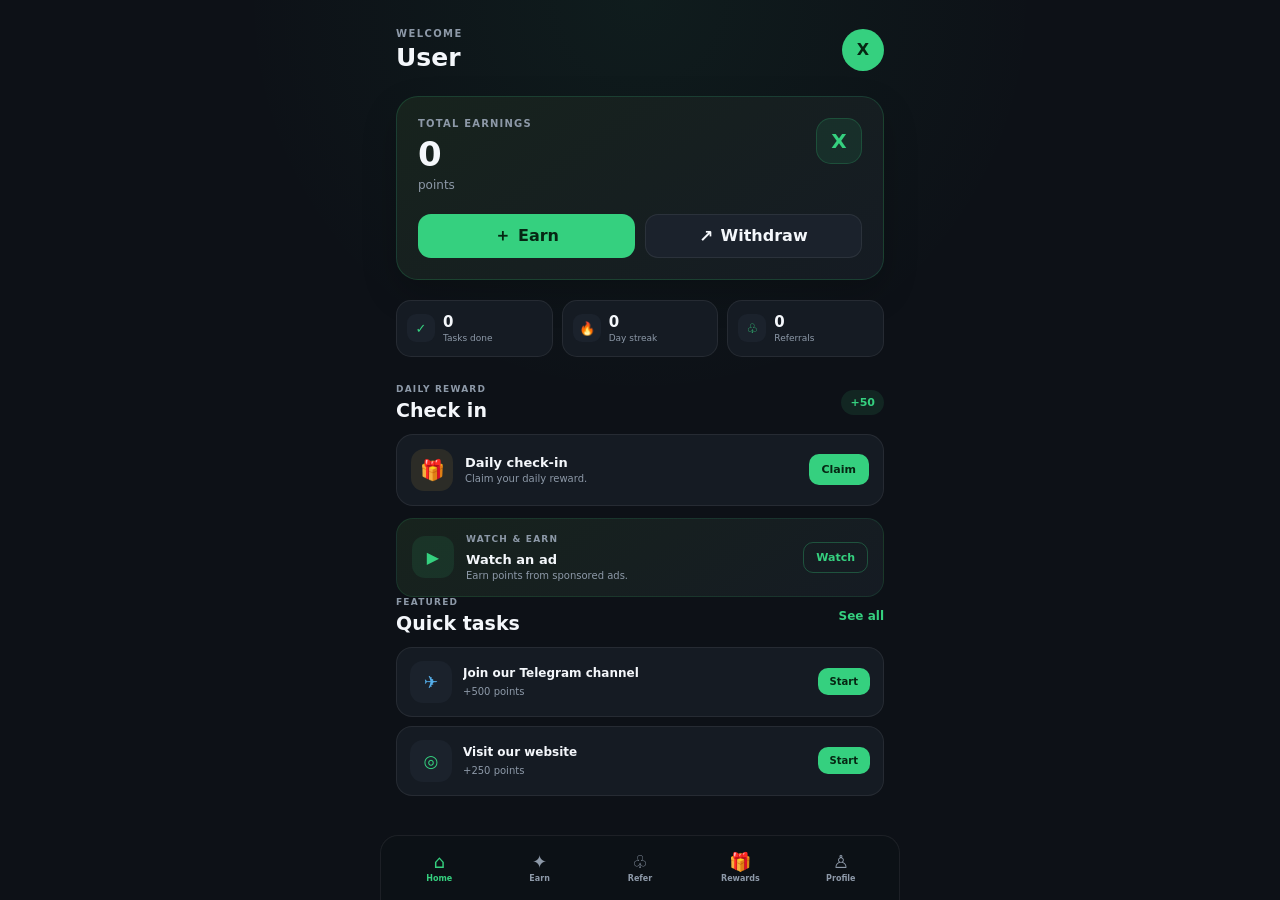
==== index.html @ c722e4a2 "Update index.html" ====
<!DOCTYPE html>
<html lang="en">
<head>
  <meta charset="UTF-8">
  <meta name="viewport" content="width=device-width, initial-scale=1.0, viewport-fit=cover">
  <meta name="theme-color" content="#0d1117">

  <title>Xevani</title>

  <link rel="stylesheet" href="style.css">

  <script src="https://telegram.org/js/telegram-web-app.js"></script>
</head>

<body>

  <main class="app">

    <!-- TOP BAR -->
    <header class="topbar">

      <div class="welcome">
        <p class="eyebrow">WELCOME</p>
        <h1 id="welcomeName">USER</h1>
      </div>

      <button
        class="avatar avatar-button"
        id="avatar"
        data-screen="profile"
        aria-label="Open profile">
        X
      </button>

    </header>


    <!-- ==================== HOME ==================== -->

    <section id="home" class="screen active">

      <div class="balance-card">

        <div class="balance-top">

          <div>
            <p class="card-label">TOTAL EARNINGS</p>

            <div class="balance" id="balance">
              0
            </div>

            <div class="points">
              points
            </div>
          </div>

          <div class="balance-mark">
            X
          </div>

        </div>


        <div class="balance-actions">

          <button
            class="action-button action-primary"
            data-screen="tasks">

            <span class="action-icon">＋</span>
            <span>Earn</span>

          </button>


          <button
            class="action-button"
            id="withdrawHomeBtn">

            <span class="action-icon">↗</span>
            <span>Withdraw</span>

          </button>

        </div>

      </div>


      <!-- STATS -->

      <div class="stats-grid">

        <article class="stat-card">

          <span class="stat-icon">✓</span>

          <div>
            <strong id="tasksDone">0</strong>
            <small>Tasks done</small>
          </div>

        </article>


        <article class="stat-card">

          <span class="stat-icon">🔥</span>

          <div>
            <strong id="streakCount">0</strong>
            <small>Day streak</small>
          </div>

        </article>


        <article class="stat-card">

          <span class="stat-icon">♧</span>

          <div>
            <strong id="refCountHome">0</strong>
            <small>Referrals</small>
          </div>

        </article>

      </div>


      <!-- DAILY CHECK-IN -->

      <div class="section-head">

        <div>
          <p class="section-kicker">
            DAILY REWARD
          </p>

          <h2>
            Check in
          </h2>
        </div>

        <span class="reward-pill">
          +50
        </span>

      </div>


      <div class="checkin-card">

        <div class="checkin-icon">
          🎁
        </div>


        <div class="checkin-copy">

          <strong>
            Daily check-in
          </strong>

          <span id="checkinStatus">
            Claim your daily reward.
          </span>

        </div>


        <button
          class="claim-button"
          id="checkinBtn">

          Claim

        </button>

      </div>


      <!-- WATCH ADS -->

      <div class="ad-card">

        <div class="ad-icon">
          ▶
        </div>


        <div class="ad-copy">

          <p class="section-kicker">
            WATCH & EARN
          </p>

          <strong>
            Watch an ad
          </strong>

          <span>
            Earn points from sponsored ads.
          </span>

        </div>


        <button
          class="outline-button"
          id="watchAdBtn">

          Watch

        </button>

      </div>


      <!-- FEATURED TASKS -->

      <div class="section-head">

        <div>
          <p class="section-kicker">
            FEATURED
          </p>

          <h2>
            Quick tasks
          </h2>
        </div>


        <button
          class="link-btn"
          data-screen="tasks">

          See all

        </button>

      </div>


      <div class="task-list compact">

        <article class="task-card">

          <div class="task-icon telegram">
            ✈
          </div>


          <div class="task-copy">

            <strong>
              Join our Telegram channel
            </strong>

            <span>
              +500 points
            </span>

          </div>


          <button
            class="task-btn"
            data-task="telegram"
            data-reward="500">

            Start

          </button>

        </article>


        <article class="task-card">

          <div class="task-icon website">
            ◎
          </div>


          <div class="task-copy">

            <strong>
              Visit our website
            </strong>

            <span>
              +250 points
            </span>

          </div>


          <button
            class="task-btn"
            data-task="website"
            data-reward="250">

            Start

          </button>

        </article>

      </div>

    </section>


    <!-- ==================== EARN ==================== -->

    <section id="tasks" class="screen">

      <div class="page-title">

        <p class="eyebrow">
          EARN MORE
        </p>

        <h2>
          Rewards Center
        </h2>

        <p>
          Complete simple tasks and sponsored activities to grow your balance.
        </p>

      </div>


      <div class="earn-hero">

        <div>

          <p class="section-kicker">
            TODAY'S OPPORTUNITIES
          </p>

          <strong>
            More ways to earn
          </strong>

          <span>
            New tasks can be added by Xevani advertisers.
          </span>

        </div>


        <div class="earn-hero-icon">
          ✦
        </div>

      </div>


      <!-- FILTERS -->

      <div class="filter-row">

        <button class="filter active">
          All
        </button>

        <button class="filter">
          Social
        </button>

        <button class="filter">
          Ads
        </button>

        <button class="filter">
          Partner
        </button>

      </div>


      <div class="section-head tight">

        <h2>
          Tasks
        </h2>

        <span class="muted-count">
          Available now
        </span>

      </div>


      <div class="task-list">

        <article class="task-card task-large">

          <div class="task-icon telegram">
            ✈
          </div>

          <div class="task-copy">

            <strong>
              Join our Telegram channel
            </strong>

            <span>
              Social • +500 points
            </span>

          </div>

          <button
            class="task-btn"
            data-task="telegram"
            data-reward="500">

            Start

          </button>

        </article>


        <article class="task-card task-large">

          <div class="task-icon website">
            ◎
          </div>

          <div class="task-copy">

            <strong>
              Visit our website
            </strong>

            <span>
              Partner • +250 points
            </span>

          </div>

          <button
            class="task-btn"
            data-task="website"
            data-reward="250">

            Start

          </button>

        </article>
        
        <article class="task-card task-large">

          <div class="task-icon social">
            ★
          </div>

          <div class="task-copy">

            <strong>
              Follow our updates
            </strong>

            <span>
              Social • +300 points
            </span>

          </div>

          <button
            class="task-btn"
            data-task="updates"
            data-reward="300">

            Start

          </button>

        </article>

      </div>


      <div class="notice">

        Sponsored tasks shown here are part of the Xevani earning system.
        Real advertiser-funded tasks will be connected when the backend and
        ad marketplace are added.

      </div>

    </section>


    <!-- ==================== REFERRALS ==================== -->

    <section id="referrals" class="screen">

      <div class="page-title">

        <p class="eyebrow">
          GROW TOGETHER
        </p>

        <h2>
          Refer & Earn
        </h2>

        <p>
         Referral rewards are credited when your invited friend completes the required verification.
        </p>

      </div>


      <div class="ref-hero">

        <div class="ref-hero-top">

          <div>

            <p class="card-label">
              REFERRAL EARNINGS
            </p>

            <strong id="refEarned">
              0
            </strong>

            <span>
              points earned
            </span>

          </div>


          <div class="ref-people">
            ♧
          </div>

        </div>


        <div class="ref-mini-grid">

          <div>

            <strong id="refCount">
              0
            </strong>

            <span>
              Qualified referrals
            </span>

          </div>


          <div>

            <strong>
              500
            </strong>

            <span>
              Points per referral
            </span>

          </div>

        </div>

      </div>


      <div class="invite-box">

        <div class="section-head tight">

          <h2>
            Your invite link
          </h2>

          <span class="reward-pill">
            +500
          </span>

        </div>


        <div
          class="ref-link"
          id="refLink">

          Telegram referral link

        </div>


        <div class="invite-actions">

          <button
            class="primary"
            id="copyBtn">

            Copy link

          </button>


          <button
            class="secondary share"
            id="shareBtn">

            Share

          </button>

        </div>

      </div>


      <div class="leader-card">

        <div>

          <p class="section-kicker">
            REFERRAL RANK
          </p>

          <strong>
            Invite more friends
          </strong>

          <span>
            Your leaderboard will appear here when referrals are connected to the backend.
          </span>

        </div>


        <div class="leader-icon">
          🏆
        </div>

      </div>

    </section>


    <!-- ==================== REWARDS ==================== -->

    <section id="rewards" class="screen">

      <div class="page-title">

        <p class="eyebrow">
          REDEEM
        </p>

        <h2>
          Rewards
        </h2>

        <p>
          Use your points for available rewards and withdrawals.
        </p>

      </div>


      <div class="withdraw-card">

        <div>

          <p class="card-label">
            AVAILABLE BALANCE
          </p>

          <strong id="rewardBalance">
            0
          </strong>

          <span>
            points
          </span>

        </div>


        <button
          class="primary small-button"
          id="withdrawBtn">

          Withdraw

        </button>

      </div>


      <div class="section-head tight">

        <h2>
          Available rewards
        </h2>

        <span class="muted-count">
          Min. 10,000 pts
        </span>

      </div>


      <div class="reward-grid">

        <article class="reward-card">

          <div class="reward-icon">
            💵
          </div>

          <div class="reward-info">

            <strong>
              Cash Reward
            </strong>

            <span>
              10,000 points
            </span>

          </div>

          <button
            class="reward-btn"
            data-cost="10000">

            Redeem

          </button>

        </article>


        <article class="reward-card">

          <div class="reward-icon">
            🎁
          </div>

          <div class="reward-info">

            <strong>
              Bonus Pack
            </strong>

            <span>
              5,000 points
            </span>

          </div>

          <button
            class="reward-btn"
            data-cost="5000">

            Redeem

          </button>

        </article>


        <article class="reward-card">

          <div class="reward-icon">
            🏆
          </div>

          <div class="reward-info">

            <strong>
              VIP Bonus
            </strong>

            <span>
              25,000 points
            </span>

          </div>

          <button
            class="reward-btn"
            data-cost="25000">

            Redeem

          </button>

        </article>

      </div>


      <div class="notice">

        Withdrawal processing will be connected to the Xevani backend.
        The current interface is still a front-end demo.

      </div>

    </section>


    <!-- ==================== PROFILE ==================== -->

    <section id="profile" class="screen">

      <div class="profile-header-card">

        <div
          class="big-avatar"
          id="profileAvatar">

          X

        </div>


        <div>

          <p class="section-kicker">
            XEVANI ACCOUNT
          </p>

          <h2 id="profileName">
            Xevani User
          </h2>

          <p id="profileUsername">
            Telegram user
          </p>

        </div>

      </div>


      <div class="profile-list">

        <div>

          <span>
            Total points
          </span>

          <strong id="profileBalance">
            0
          </strong>

        </div>


        <div>

          <span>
            Tasks completed
          </span>

          <strong id="profileTasks">
            0
          </strong>

        </div>


        <div>

          <span>
            Referrals
          </span>

          <strong id="profileRefs">
            0
          </strong>

        </div>


        <div>

          <span>
            Daily streak
          </span>

          <strong id="profileStreak">
            0 days
          </strong>

        </div>

      </div>


      <div class="profile-actions">

        <button
          class="secondary"
          id="profileWithdrawBtn">

          💸 Withdraw

        </button>


        <button
          class="secondary"
          id="profileEarnBtn"
          data-screen="tasks">

          ✦ Earn more

        </button>

      </div>

    </section>


    <!-- ==================== BOTTOM NAV ==================== -->

    <nav class="bottom-nav">

      <button
        class="nav-item active"
        data-screen="home">

        <span>
          ⌂
        </span>

        <small>
          Home
        </small>

      </button>


      <button
        class="nav-item"
        data-screen="tasks">

        <span>
          ✦
        </span>

        <small>
          Earn
        </small>

      </button>


      <button
        class="nav-item"
        data-screen="referrals">

        <span>
          ♧
        </span>

        <small>
          Refer
        </small>

      </button>


      <button
        class="nav-item"
        data-screen="rewards">

        <span>
          🎁
        </span>

        <small>
          Rewards
        </small>

      </button>


      <button
        class="nav-item"
        data-screen="profile">

        <span>
          ♙
        </span>

        <small>
          Profile
        </small>

      </button>

    </nav>

  </main>


  <!-- TOAST -->

  <div
    id="toast"
    class="toast">
  </div>


  <script src="app.js"></script>

</body>
</html>
---- style.css ----
:root {
  --bg: #0d1117;
  --panel: #151b23;
  --panel-2: #1b222c;
  --panel-3: #202936;
  --text: #f4f7fb;
  --muted: #8d99a8;
  --accent: #35d07f;
  --accent-dark: #0d2b1d;
  --line: rgba(255,255,255,.07);
  --danger: #ff6b6b;
  --warning: #f5c451;
}

* {
  box-sizing: border-box;
}

html {
  min-height: 100%;
  background: var(--bg);
}

body {
  margin: 0;
  min-height: 100vh;
  background: var(--bg);
  color: var(--text);
  font-family: Inter, system-ui, -apple-system, BlinkMacSystemFont, "Segoe UI", sans-serif;
  -webkit-font-smoothing: antialiased;
}

button {
  font: inherit;
  border: 0;
  cursor: pointer;
}

button:disabled {
  cursor: not-allowed;
  opacity: .55;
}

.app {
  width: 100%;
  max-width: 520px;
  min-height: 100vh;
  margin: 0 auto;
  padding: 20px 16px 100px;
}


/* =========================
   TOP BAR
========================= */

.topbar {
  display: flex;
  align-items: center;
  justify-content: space-between;
  margin-bottom: 24px;
}

.welcome {
  min-width: 0;
}

.eyebrow {
  margin: 0 0 5px;
  color: var(--muted);
  font-size: 10px;
  font-weight: 800;
  letter-spacing: 1.4px;
}

h1,
h2,
p {
  margin-top: 0;
}

h1 {
  margin-bottom: 0;
  font-size: 25px;
  line-height: 1.1;
}

h2 {
  margin-bottom: 0;
  font-size: 19px;
  line-height: 1.2;
}

.avatar,
.big-avatar {
  display: grid;
  place-items: center;
  border-radius: 50%;
  background: var(--accent);
  color: #062613;
  font-weight: 900;
}

.avatar {
  width: 42px;
  height: 42px;
}

.avatar-button {
  flex-shrink: 0;
}


/* =========================
   SCREENS
========================= */

.screen {
  display: none;
  animation: fade .18s ease;
}

.screen.active {
  display: block;
}

@keyframes fade {
  from {
    opacity: .3;
    transform: translateY(4px);
  }

  to {
    opacity: 1;
    transform: none;
  }
}


/* =========================
   BALANCE CARD
========================= */

.balance-card {
  margin-bottom: 20px;
  padding: 21px;
  border: 1px solid rgba(53,208,127,.18);
  border-radius: 22px;
  background: linear-gradient(145deg, #17231d, #151b23);
  box-shadow: 0 14px 35px rgba(0,0,0,.2);
}

.balance-top {
  display: flex;
  align-items: flex-start;
  justify-content: space-between;
}

.card-label {
  margin: 0 0 8px;
  color: var(--muted);
  font-size: 10px;
  font-weight: 800;
  letter-spacing: 1.2px;
}

.balance {
  font-size: 34px;
  font-weight: 900;
  line-height: 1;
}

.points {
  margin-top: 7px;
  color: var(--muted);
  font-size: 12px;
}

.balance-mark {
  display: grid;
  place-items: center;
  width: 46px;
  height: 46px;
  border: 1px solid rgba(53,208,127,.2);
  border-radius: 15px;
  background: rgba(53,208,127,.1);
  color: var(--accent);
  font-size: 20px;
  font-weight: 900;
}

.balance-actions {
  display: grid;
  grid-template-columns: 1fr 1fr;
  gap: 10px;
  margin-top: 22px;
}

.action-button {
  display: flex;
  align-items: center;
  justify-content: center;
  gap: 7px;
  min-height: 44px;
  border: 1px solid var(--line);
  border-radius: 13px;
  background: var(--panel-2);
  color: var(--text);
  font-weight: 800;
}

.action-button.action-primary {
  border-color: transparent;
  background: var(--accent);
  color: #062613;
}

.action-icon {
  font-size: 17px;
}


/* =========================
   STATS
========================= */

.stats-grid {
  display: grid;
  grid-template-columns: repeat(3, 1fr);
  gap: 9px;
  margin-bottom: 27px;
}

.stat-card {
  display: flex;
  align-items: center;
  gap: 8px;
  min-width: 0;
  padding: 13px 10px;
  border: 1px solid var(--line);
  border-radius: 15px;
  background: var(--panel);
}

.stat-icon {
  display: grid;
  place-items: center;
  width: 28px;
  height: 28px;
  flex-shrink: 0;
  border-radius: 9px;
  background: var(--panel-2);
  color: var(--accent);
  font-size: 13px;
}

.stat-card strong {
  display: block;
  font-size: 15px;
  line-height: 1.1;
}

.stat-card small {
  display: block;
  margin-top: 3px;
  color: var(--muted);
  font-size: 9px;
  white-space: nowrap;
}


/* =========================
   SECTION HEADERS
========================= */

.section-head {
  display: flex;
  align-items: center;
  justify-content: space-between;
  gap: 12px;
  margin: 0 0 12px;
}

.section-head.tight {
  margin-top: 25px;
}

.section-kicker {
  margin: 0 0 5px;
  color: var(--muted);
  font-size: 9px;
  font-weight: 800;
  letter-spacing: 1.2px;
}

.reward-pill {
  display: inline-flex;
  align-items: center;
  justify-content: center;
  padding: 6px 9px;
  border-radius: 999px;
  background: rgba(53,208,127,.11);
  color: var(--accent);
  font-size: 11px;
  font-weight: 900;
}

.link-btn {
  padding: 5px 0;
  background: transparent;
  color: var(--accent);
  font-size: 12px;
  font-weight: 800;
}

.muted-count {
  color: var(--muted);
  font-size: 10px;
}


/* =========================
   DAILY CHECK-IN
========================= */

.checkin-card {
  display: flex;
  align-items: center;
  gap: 12px;
  padding: 14px;
  border: 1px solid var(--line);
  border-radius: 17px;
  background: var(--panel);
}

.checkin-icon {
  display: grid;
  place-items: center;
  width: 42px;
  height: 42px;
  flex-shrink: 0;
  border-radius: 13px;
  background: rgba(245,196,81,.1);
  font-size: 20px;
}

.checkin-copy {
  display: flex;
  flex: 1;
  min-width: 0;
  flex-direction: column;
  gap: 3px;
}

.checkin-copy strong {
  font-size: 13px;
}

.checkin-copy span {
  color: var(--muted);
  font-size: 10px;
}

.claim-button {
  padding: 9px 13px;
  border-radius: 10px;
  background: var(--accent);
  color: #062613;
  font-size: 11px;
  font-weight: 900;
}


/* =========================
   AD CARD
========================= */

.ad-card {
  display: flex;
  align-items: center;
  gap: 12px;
  margin-top: 12px;
  padding: 15px;
  border: 1px solid rgba(53,208,127,.13);
  border-radius: 17px;
  background: linear-gradient(145deg, #17231d, #151b23);
}

.ad-icon {
  display: grid;
  place-items: center;
  width: 42px;
  height: 42px;
  flex-shrink: 0;
  border-radius: 13px;
  background: rgba(53,208,127,.1);
  color: var(--accent);
  font-weight: 900;
}

.ad-copy {
  display: flex;
  flex: 1;
  min-width: 0;
  flex-direction: column;
  gap: 3px;
}

.ad-copy strong {
  font-size: 13px;
}

.ad-copy span {
  color: var(--muted);
  font-size: 10px;
}

.outline-button {
  padding: 8px 12px;
  border: 1px solid rgba(53,208,127,.3);
  border-radius: 10px;
  background: transparent;
  color: var(--accent);
  font-size: 11px;
  font-weight: 800;
}


/* =========================
   TASK LIST
========================= */

.task-list {
  display: flex;
  flex-direction: column;
  gap: 10px;
}

.task-list.compact {
  gap: 9px;
}

.task-card {
  display: flex;
  align-items: center;
  gap: 11px;
  padding: 13px;
  border: 1px solid var(--line);
  border-radius: 16px;
  background: var(--panel);
}

.task-large {
  padding: 15px;
}

.task-icon {
  display: grid;
  place-items: center;
  width: 42px;
  height: 42px;
  flex-shrink: 0;
  border-radius: 13px;
  background: var(--panel-2);
  font-size: 17px;
  font-weight: 900;
}

.task-icon.telegram {
  color: #55aeea;
}

.task-icon.website {
  color: var(--accent);
}

.task-icon.video {
  color: #ff7373;
}

.task-icon.social {
  color: #f5c451;
}

.task-copy {
  display: flex;
  flex: 1;
  min-width: 0;
  flex-direction: column;
  gap: 4px;
}

.task-copy strong {
  overflow: hidden;
  font-size: 12px;
  line-height: 1.3;
  text-overflow: ellipsis;
}

.task-copy span {
  color: var(--muted);
  font-size: 10px;
}

.task-btn {
  flex-shrink: 0;
  padding: 8px 12px;
  border-radius: 10px;
  background: var(--accent);
  color: #062613;
  font-size: 10px;
  font-weight: 900;
}


/* =========================
   PAGE TITLE
========================= */

.page-title {
  margin-bottom: 20px;
}

.page-title h2 {
  margin-bottom: 7px;
  font-size: 25px;
}

.page-title > p:last-child {
  margin-bottom: 0;
  color: var(--muted);
  font-size: 12px;
  line-height: 1.5;
}


/* =========================
   EARN HERO
========================= */

.earn-hero {
  display: flex;
  align-items: center;
  justify-content: space-between;
  gap: 15px;
  padding: 17px;
  border: 1px solid rgba(53,208,127,.13);
  border-radius: 18px;
  background: linear-gradient(145deg, #17231d, #151b23);
}

.earn-hero > div:first-child {
  display: flex;
  min-width: 0;
  flex-direction: column;
  gap: 4px;
}

.earn-hero strong {
  font-size: 14px;
}

.earn-hero span {
  color: var(--muted);
  font-size: 10px;
  line-height: 1.4;
}

.earn-hero-icon {
  display: grid;
  place-items: center;
  width: 44px;
  height: 44px;
  flex-shrink: 0;
  border-radius: 14px;
  background: rgba(53,208,127,.1);
  color: var(--accent);
  font-size: 21px;
}


/* =========================
   FILTERS
========================= */

.filter-row {
  display: flex;
  gap: 7px;
  margin: 17px 0 4px;
  overflow-x: auto;
  scrollbar-width: none;
}

.filter-row::-webkit-scrollbar {
  display: none;
}

.filter {
  flex-shrink: 0;
  padding: 8px 13px;
  border: 1px solid var(--line);
  border-radius: 999px;
  background: var(--panel);
  color: var(--muted);
  font-size: 10px;
  font-weight: 800;
}

.filter.active {
  border-color: transparent;
  background: var(--accent);
  color: #062613;
}


/* =========================
   NOTICE
========================= */

.notice {
  margin-top: 16px;
  padding: 12px 13px;
  border: 1px solid var(--line);
  border-radius: 13px;
  background: var(--panel);
  color: var(--muted);
  font-size: 10px;
  line-height: 1.5;
}


/* =========================
   REFERRALS
========================= */

.ref-hero {
  padding: 18px;
  border: 1px solid rgba(53,208,127,.15);
  border-radius: 20px;
  background: linear-gradient(145deg, #17231d, #151b23);
}

.ref-hero-top {
  display: flex;
  align-items: center;
  justify-content: space-between;
}

.ref-hero-top strong {
  display: block;
  font-size: 28px;
}

.ref-hero-top span {
  color: var(--muted);
  font-size: 10px;
}

.ref-people {
  display: grid;
  place-items: center;
  width: 48px;
  height: 48px;
  border-radius: 15px;
  background: rgba(53,208,127,.1);
  color: var(--accent);
  font-size: 22px;
}

.ref-mini-grid {
  display: grid;
  grid-template-columns: 1fr 1fr;
  gap: 9px;
  margin-top: 18px;
}

.ref-mini-grid > div {
  padding: 11px;
  border-radius: 12px;
  background: rgba(255,255,255,.035);
}

.ref-mini-grid strong {
  display: block;
  margin-bottom: 3px;
  font-size: 14px;
}

.ref-mini-grid span {
  color: var(--muted);
  font-size: 9px;
}

.invite-box {
  margin-top: 12px;
  padding: 16px;
  border: 1px solid var(--line);
  border-radius: 17px;
  background: var(--panel);
}

.ref-link {
  overflow: hidden;
  margin-top: 4px;
  padding: 11px;
  border-radius: 10px;
  background: var(--panel-2);
  color: var(--muted);
  font-size: 10px;
  line-height: 1.4;
  text-overflow: ellipsis;
  white-space: nowrap;
}

.invite-actions {
  display: grid;
  grid-template-columns: 1fr 1fr;
  gap: 9px;
  margin-top: 10px;
}

.primary,
.secondary {
  min-height: 42px;
  padding: 10px 14px;
  border-radius: 11px;
  font-weight: 800;
}

.primary {
  background: var(--accent);
  color: #062613;
}

.secondary {
  border: 1px solid var(--line);
  background: var(--panel-2);
  color: var(--text);
}

.leader-card {
  display: flex;
  align-items: center;
  justify-content: space-between;
  gap: 15px;
  margin-top: 12px;
  padding: 16px;
  border: 1px solid var(--line);
  border-radius: 17px;
  background: var(--panel);
}

.leader-card > div:first-child {
  display: flex;
  min-width: 0;
  flex-direction: column;
  gap: 4px;
}

.leader-card strong {
  font-size: 13px;
}

.leader-card span {
  color: var(--muted);
  font-size: 10px;
  line-height: 1.4;
}

.leader-icon {
  font-size: 25px;
}


/* =========================
   REWARDS
========================= */

.withdraw-card {
  display: flex;
  align-items: center;
  justify-content: space-between;
  gap: 12px;
  padding: 17px;
  border: 1px solid rgba(53,208,127,.14);
  border-radius: 18px;
  background: linear-gradient(145deg, #17231d, #151b23);
}

.withdraw-card strong {
  display: block;
  font-size: 25px;
}

.withdraw-card span {
  color: var(--muted);
  font-size: 10px;
}

.small-button {
  min-height: 38px;
  padding: 8px 13px;
}

.reward-grid {
  display: flex;
  flex-direction: column;
  gap: 9px;
}

.reward-card {
  display: flex;
  align-items: center;
  gap: 11px;
  padding: 13px;
  border: 1px solid var(--line);
  border-radius: 15px;
  background: var(--panel);
}

.reward-icon {
  display: grid;
  place-items: center;
  width: 42px;
  height: 42px;
  flex-shrink: 0;
  border-radius: 12px;
  background: var(--panel-2);
  font-size: 18px;
}

.reward-info {
  display: flex;
  flex: 1;
  min-width: 0;
  flex-direction: column;
  gap: 3px;
}

.reward-info strong {
  font-size: 12px;
}

.reward-info span {
  color: var(--muted);
  font-size: 10px;
}

.reward-btn {
  flex-shrink: 0;
  padding: 8px 10px;
  border-radius: 9px;
  background: var(--panel-2);
  color: var(--accent);
  font-size: 10px;
  font-weight: 800;
}


/* =========================
   PROFILE
========================= */

.profile-header-card {
  display: flex;
  align-items: center;
  gap: 14px;
  padding: 18px;
  border: 1px solid var(--line);
  border-radius: 19px;
  background: var(--panel);
}

.big-avatar {
  width: 58px;
  height: 58px;
  flex-shrink: 0;
  font-size: 21px;
}

.profile-header-card h2 {
  margin-bottom: 4px;
}

.profile-header-card p:last-child {
  margin-bottom: 0;
  color: var(--muted);
  font-size: 11px;
}

.profile-list {
  margin-top: 12px;
  overflow: hidden;
  border: 1px solid var(--line);
  border-radius: 17px;
  background: var(--panel);
}

.profile-list > div {
  display: flex;
  align-items: center;
  justify-content: space-between;
  padding: 15px;
  border-bottom: 1px solid var(--line);
}

.profile-list > div:last-child {
  border-bottom: 0;
}

.profile-list span {
  color: var(--muted);
  font-size: 11px;
}

.profile-list strong {
  font-size: 13px;
}

.profile-actions {
  display: grid;
  grid-template-columns: 1fr 1fr;
  gap: 9px;
  margin-top: 12px;
}


/* =========================
   BOTTOM NAV
========================= */

.bottom-nav {
  position: fixed;
  right: 0;
  bottom: 0;
  left: 0;
  z-index: 20;
  display: grid;
  grid-template-columns: repeat(5, 1fr);
  width: 100%;
  max-width: 520px;
  margin: 0 auto;
  padding: 8px 8px calc(8px + env(safe-area-inset-bottom));
  border-top: 1px solid var(--line);
  background: rgba(13,17,23,.94);
  backdrop-filter: blur(14px);
}

.nav-item {
  display: flex;
  align-items: center;
  justify-content: center;
  gap: 3px;
  min-height: 48px;
  flex-direction: column;
  background: transparent;
  color: var(--muted);
}

.nav-item span {
  font-size: 18px;
  line-height: 1;
}

.nav-item small {
  font-size: 8px;
  font-weight: 700;
}

.nav-item.active {
  color: var(--accent);
}


/* =========================
   TOAST
========================= */

.toast {
  position: fixed;
  right: 50%;
  bottom: 78px;
  z-index: 50;
  max-width: calc(100% - 32px);
  padding: 11px 15px;
  border: 1px solid var(--line);
  border-radius: 12px;
  background: #202936;
  color: var(--text);
  font-size: 11px;
  font-weight: 700;
  opacity: 0;
  pointer-events: none;
  transform: translate(50%, 10px);
  transition: .2s ease;
}

.toast.show {
  opacity: 1;
  transform: translate(50%, 0);
}


/* =========================
   MOBILE
========================= */

@media (max-width: 380px) {

  .app {
    padding-right: 12px;
    padding-left: 12px;
  }

  .balance-card {
    padding: 17px;
  }

  .balance {
    font-size: 30px;
  }

  .stats-grid {
    gap: 6px;
  }

  .stat-card {
    padding: 11px 7px;
  }

  .stat-icon {
    display: none;
  }

  .stat-card small {
    font-size: 8px;
  }

  .task-copy strong {
    font-size: 11px;
  }

}


/* =========================
   LARGER SCREENS
========================= */

@media (min-width: 700px) {

  body {
    background:
      radial-gradient(
        circle at top,
        rgba(53,208,127,.06),
        transparent 400px
      ),
      var(--bg);
  }

  .app {
    padding-top: 28px;
  }

  .bottom-nav {
    border-right: 1px solid var(--line);
    border-left: 1px solid var(--line);
    border-radius: 18px 18px 0 0;
  }

  }
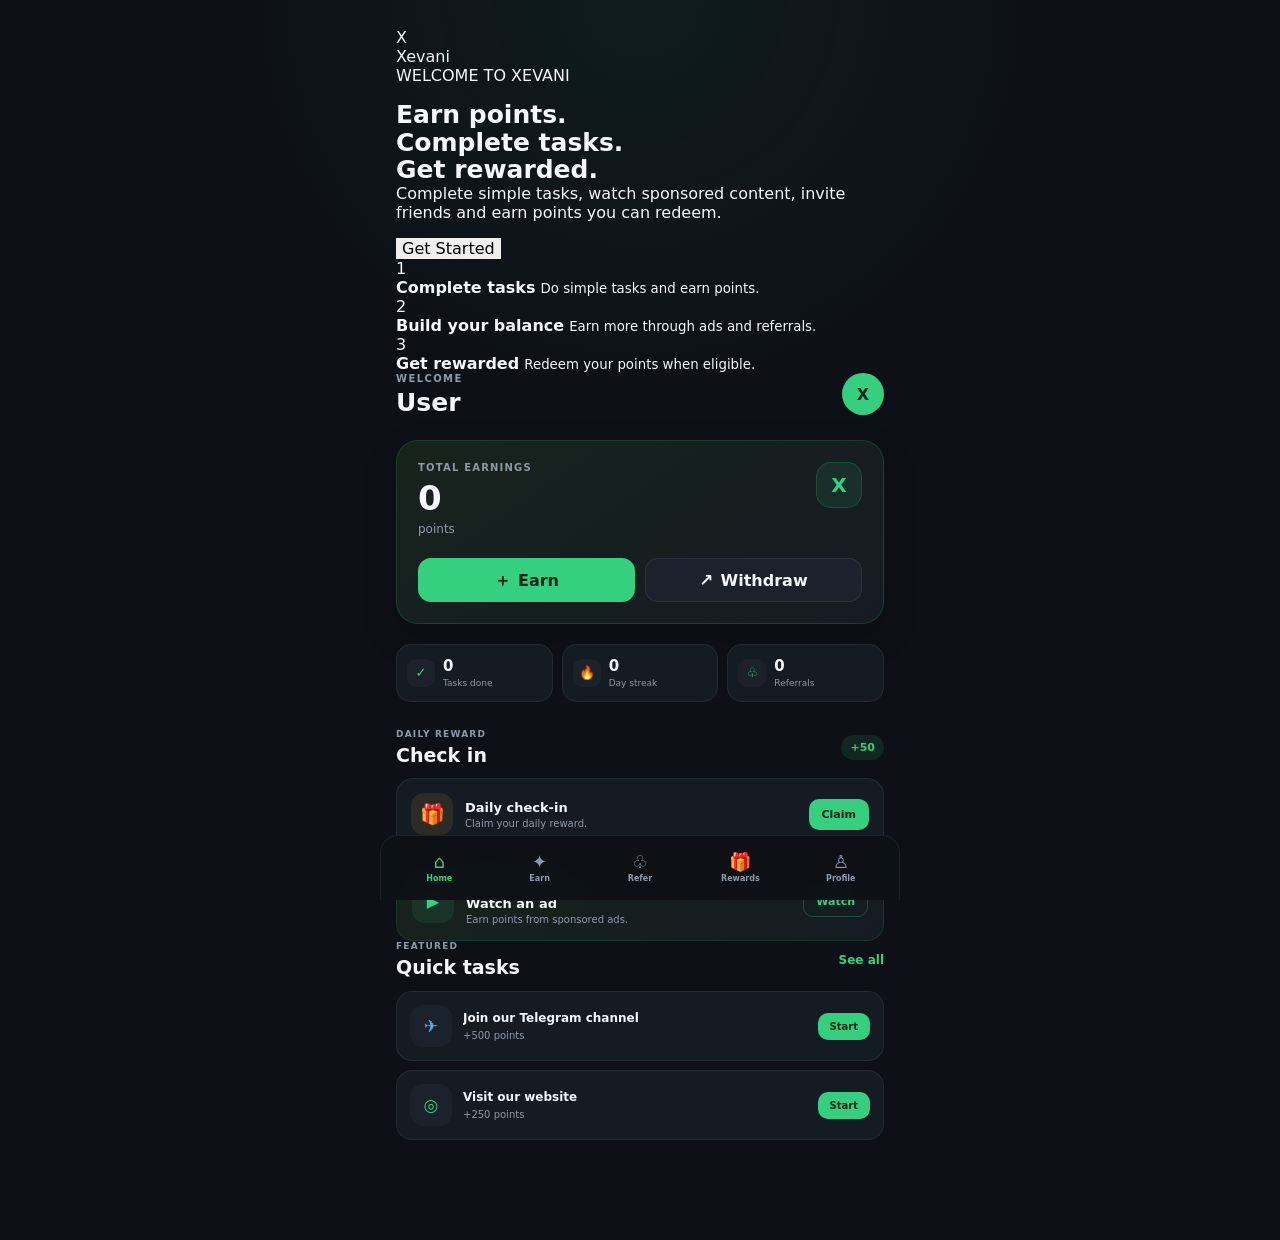
==== commit 744c9edc: "Update index.html" ====
--- a/index.html
+++ b/index.html
@@ -15,6 +15,65 @@
 <body>
 
   <main class="app">
+
+    <!-- ==================== LANDING PAGE ==================== -->
+<section id="landing" class="landing-screen">
+
+  <div class="landing-logo">
+    <div class="landing-logo-mark">X</div>
+    <span>Xevani</span>
+  </div>
+
+  <div class="landing-hero">
+    <p class="landing-kicker">WELCOME TO XEVANI</p>
+
+    <h1>
+      Earn points.<br>
+      Complete tasks.<br>
+      Get rewarded.
+    </h1>
+
+    <p class="landing-description">
+      Complete simple tasks, watch sponsored content,
+      invite friends and earn points you can redeem.
+    </p>
+
+    <button
+      class="landing-button"
+      id="getStartedBtn">
+      Get Started
+    </button>
+  </div>
+
+  <div class="landing-steps">
+
+    <div class="landing-step">
+      <span>1</span>
+      <div>
+        <strong>Complete tasks</strong>
+        <small>Do simple tasks and earn points.</small>
+      </div>
+    </div>
+
+    <div class="landing-step">
+      <span>2</span>
+      <div>
+        <strong>Build your balance</strong>
+        <small>Earn more through ads and referrals.</small>
+      </div>
+    </div>
+
+    <div class="landing-step">
+      <span>3</span>
+      <div>
+        <strong>Get rewarded</strong>
+        <small>Redeem your points when eligible.</small>
+      </div>
+    </div>
+
+  </div>
+
+</section>
 
     <!-- TOP BAR -->
     <header class="topbar">
@@ -459,28 +518,6 @@
 
         </article>
         
-        <article class="task-card task-large">
-
-          <div class="task-icon social">
-            ★
-          </div>
-
-          <div class="task-copy">
-
-            <strong>
-              Follow our updates
-            </strong>
-
-            <span>
-              Social • +300 points
-            </span>
-
-          </div>
-
-          <button
-            class="task-btn"
-            data-task="updates"
-            data-reward="300">
 
             Start
 
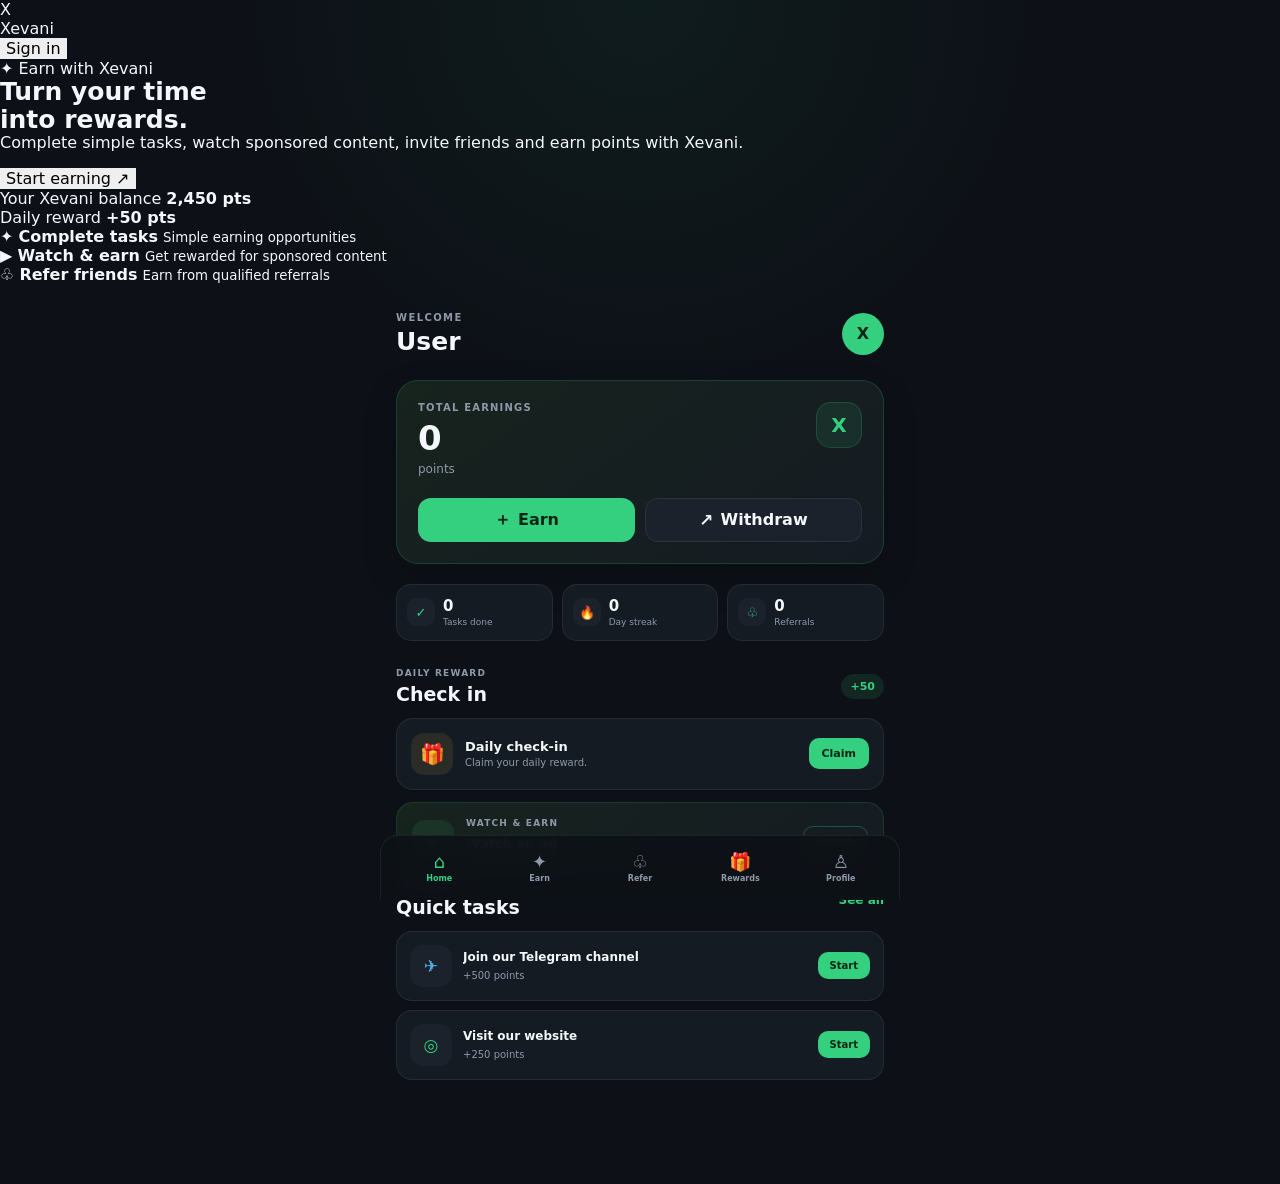
==== commit fb339314: "Update index.html" ====
--- a/index.html
+++ b/index.html
@@ -12,68 +12,92 @@
   <script src="https://telegram.org/js/telegram-web-app.js"></script>
 </head>
 
-<body>
+  <body>
+
+  <!-- ==================== LANDING PAGE ==================== -->
+  <section id="landingPage" class="landing-page">
+
+    <header class="landing-header">
+      <div class="brand">
+        <div class="brand-mark">X</div>
+        <span>Xevani</span>
+      </div>
+
+      <button class="landing-login" id="landingLogin">
+        Sign in
+      </button>
+    </header>
+
+    <div class="landing-content">
+
+      <div class="landing-badge">
+        ✦ Earn with Xevani
+      </div>
+
+      <h1>
+        Turn your time<br>
+        into <span>rewards.</span>
+      </h1>
+
+      <p class="landing-text">
+        Complete simple tasks, watch sponsored content,
+        invite friends and earn points with Xevani.
+      </p>
+
+      <button class="landing-cta" id="startEarningBtn">
+        Start earning
+        <span>↗</span>
+      </button>
+
+      <div class="landing-preview">
+
+        <div class="preview-top">
+          <span>Your Xevani balance</span>
+          <strong>2,450 pts</strong>
+        </div>
+
+        <div class="preview-bar">
+          <div></div>
+        </div>
+
+        <div class="preview-bottom">
+          <span>Daily reward</span>
+          <strong>+50 pts</strong>
+        </div>
+
+      </div>
+
+    </div>
+
+    <div class="landing-features">
+
+      <div>
+        <span>✦</span>
+        <strong>Complete tasks</strong>
+        <small>Simple earning opportunities</small>
+      </div>
+
+      <div>
+        <span>▶</span>
+        <strong>Watch & earn</strong>
+        <small>Get rewarded for sponsored content</small>
+      </div>
+
+      <div>
+        <span>♧</span>
+        <strong>Refer friends</strong>
+        <small>Earn from qualified referrals</small>
+      </div>
+
+    </div>
+
+  </section>
+
+
+  <!-- ==================== XEVANI APP ==================== -->
 
   <main class="app">
 
-    <!-- ==================== LANDING PAGE ==================== -->
-<section id="landing" class="landing-screen">
-
-  <div class="landing-logo">
-    <div class="landing-logo-mark">X</div>
-    <span>Xevani</span>
-  </div>
-
-  <div class="landing-hero">
-    <p class="landing-kicker">WELCOME TO XEVANI</p>
-
-    <h1>
-      Earn points.<br>
-      Complete tasks.<br>
-      Get rewarded.
-    </h1>
-
-    <p class="landing-description">
-      Complete simple tasks, watch sponsored content,
-      invite friends and earn points you can redeem.
-    </p>
-
-    <button
-      class="landing-button"
-      id="getStartedBtn">
-      Get Started
-    </button>
-  </div>
-
-  <div class="landing-steps">
-
-    <div class="landing-step">
-      <span>1</span>
-      <div>
-        <strong>Complete tasks</strong>
-        <small>Do simple tasks and earn points.</small>
-      </div>
-    </div>
-
-    <div class="landing-step">
-      <span>2</span>
-      <div>
-        <strong>Build your balance</strong>
-        <small>Earn more through ads and referrals.</small>
-      </div>
-    </div>
-
-    <div class="landing-step">
-      <span>3</span>
-      <div>
-        <strong>Get rewarded</strong>
-        <small>Redeem your points when eligible.</small>
-      </div>
-    </div>
-
-  </div>
-
-</section>
 
     <!-- TOP BAR -->
     <header class="topbar">
@@ -754,7 +778,7 @@
         </h2>
 
         <span class="muted-count">
-          Min. 10,000 pts
+          Min. 30,000 pts
         </span>
 
       </div>
@@ -775,14 +799,14 @@
             </strong>
 
             <span>
-              10,000 points
+              30,000 points
             </span>
 
           </div>
 
           <button
             class="reward-btn"
-            data-cost="10000">
+            data-cost="30000">
 
             Redeem
 
--- a/style.css
+++ b/style.css
@@ -1070,3 +1070,109 @@
   }
 
   }
+
+/* ==================== LANDING PAGE ==================== */
+
+.landing-screen {
+  min-height: 100vh;
+  padding: 32px 22px 40px;
+  display: flex;
+  flex-direction: column;
+  justify-content: space-between;
+  background: var(--bg, #0d1117);
+}
+
+.landing-logo {
+  display: flex;
+  align-items: center;
+  gap: 10px;
+  font-size: 22px;
+  font-weight: 800;
+}
+
+.landing-logo-mark {
+  width: 40px;
+  height: 40px;
+  border-radius: 12px;
+  display: grid;
+  place-items: center;
+  font-weight: 900;
+  background: #ffffff;
+  color: #0d1117;
+}
+
+.landing-hero {
+  padding: 45px 0 30px;
+}
+
+.landing-kicker {
+  margin: 0 0 14px;
+  font-size: 12px;
+  font-weight: 700;
+  letter-spacing: 1.5px;
+  opacity: .65;
+}
+
+.landing-hero h1 {
+  margin: 0;
+  font-size: clamp(38px, 10vw, 58px);
+  line-height: 1.02;
+  letter-spacing: -2px;
+}
+
+.landing-description {
+  max-width: 390px;
+  margin: 22px 0 28px;
+  font-size: 16px;
+  line-height: 1.6;
+  opacity: .7;
+}
+
+.landing-button {
+  width: 100%;
+  border: 0;
+  border-radius: 16px;
+  padding: 17px 20px;
+  font-size: 16px;
+  font-weight: 800;
+  cursor: pointer;
+  background: #ffffff;
+  color: #0d1117;
+}
+
+.landing-steps {
+  display: grid;
+  gap: 12px;
+}
+
+.landing-step {
+  display: flex;
+  align-items: center;
+  gap: 14px;
+  padding: 15px;
+  border-radius: 16px;
+  background: rgba(255,255,255,.05);
+}
+
+.landing-step > span {
+  width: 32px;
+  height: 32px;
+  flex: 0 0 32px;
+  display: grid;
+  place-items: center;
+  border-radius: 50%;
+  background: rgba(255,255,255,.1);
+  font-weight: 800;
+}
+
+.landing-step strong {
+  display: block;
+  font-size: 14px;
+}
+
+.landing-step small {
+  display: block;
+  margin-top: 3px;
+  font-size: 12px;
+  opacity: .6;
+}
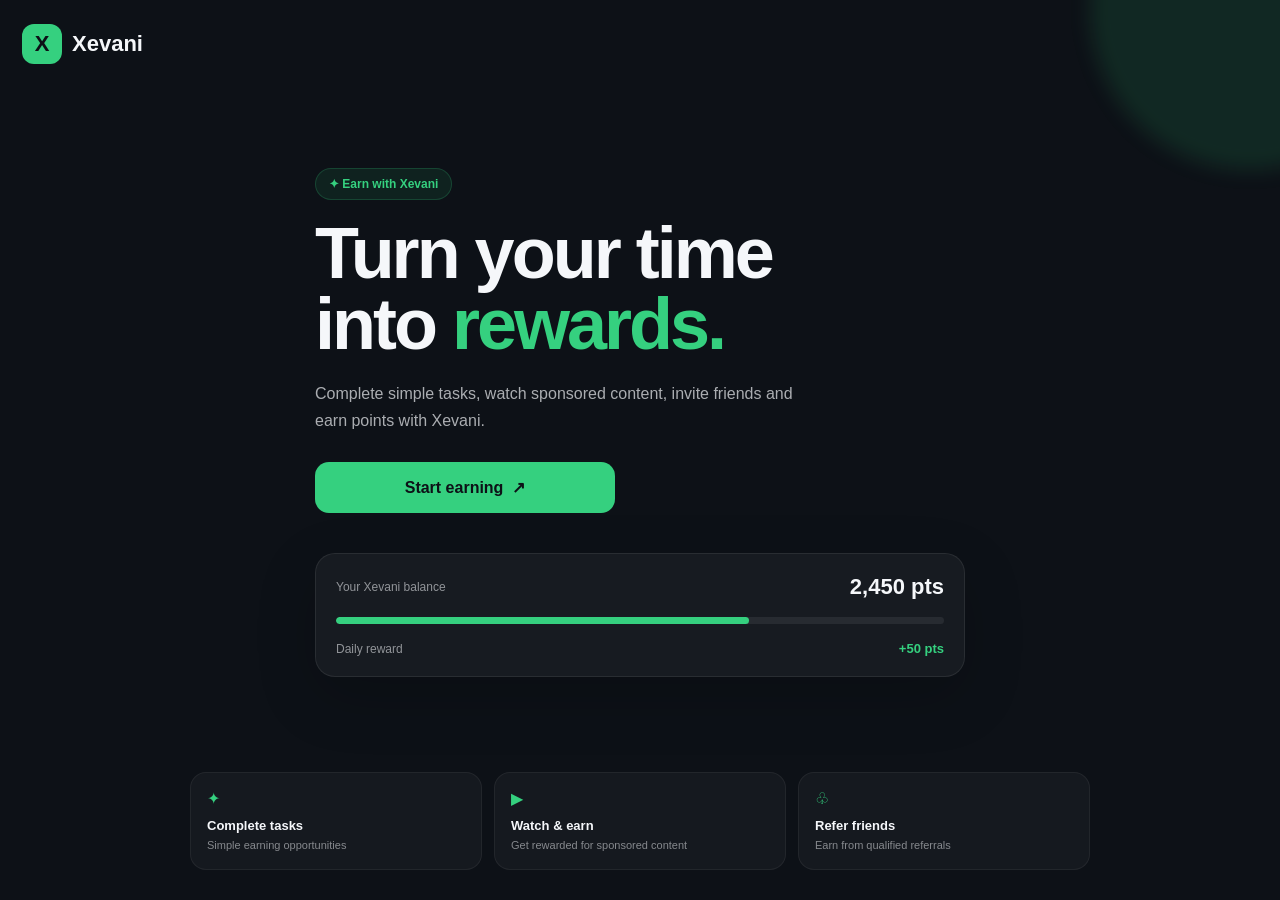
==== commit eae83622: "Update index.html" ====
--- a/index.html
+++ b/index.html
@@ -2,30 +2,254 @@
 <html lang="en">
 <head>
   <meta charset="UTF-8">
-  <meta name="viewport" content="width=device-width, initial-scale=1.0, viewport-fit=cover">
+  <meta name="viewport" content="width=device-width, initial-scale=1.0">
   <meta name="theme-color" content="#0d1117">
 
   <title>Xevani</title>
 
   <link rel="stylesheet" href="style.css">
 
-  <script src="https://telegram.org/js/telegram-web-app.js"></script>
+  <style>
+    body {
+      margin: 0;
+      background: #0d1117;
+      color: #f5f7fa;
+      font-family: Arial, sans-serif;
+    }
+
+    .landing-page {
+      min-height: 100vh;
+      min-height: 100dvh;
+      box-sizing: border-box;
+      padding: 24px 22px 30px;
+      display: flex;
+      flex-direction: column;
+      overflow: hidden;
+      position: relative;
+    }
+
+    .landing-page::before {
+      content: "";
+      position: absolute;
+      width: 320px;
+      height: 320px;
+      top: -150px;
+      right: -130px;
+      border-radius: 50%;
+      background: rgba(53, 208, 127, 0.12);
+      filter: blur(10px);
+    }
+
+    .landing-header {
+      position: relative;
+      z-index: 2;
+    }
+
+    .brand {
+      display: flex;
+      align-items: center;
+      gap: 10px;
+      font-size: 22px;
+      font-weight: 800;
+    }
+
+    .brand-mark {
+      width: 40px;
+      height: 40px;
+      display: grid;
+      place-items: center;
+      border-radius: 12px;
+      background: #35d07f;
+      color: #0d1117;
+      font-weight: 900;
+    }
+
+    .landing-content {
+      width: 100%;
+      max-width: 650px;
+      margin: auto;
+      padding: 45px 0 35px;
+      position: relative;
+      z-index: 2;
+    }
+
+    .landing-badge {
+      display: inline-block;
+      padding: 8px 13px;
+      border-radius: 999px;
+      background: rgba(53, 208, 127, 0.09);
+      border: 1px solid rgba(53, 208, 127, 0.2);
+      color: #35d07f;
+      font-size: 12px;
+      font-weight: 700;
+      margin-bottom: 18px;
+    }
+
+    .landing-content h1 {
+      margin: 0;
+      font-size: clamp(42px, 11vw, 72px);
+      line-height: 0.98;
+      letter-spacing: -3px;
+      font-weight: 850;
+    }
+
+    .landing-content h1 span {
+      color: #35d07f;
+    }
+
+    .landing-text {
+      max-width: 500px;
+      margin: 22px 0 28px;
+      font-size: 16px;
+      line-height: 1.65;
+      opacity: 0.68;
+    }
+
+    .landing-cta {
+      width: 100%;
+      max-width: 300px;
+      border: 0;
+      border-radius: 14px;
+      padding: 16px 20px;
+      background: #35d07f;
+      color: #0d1117;
+      font-size: 16px;
+      font-weight: 800;
+      cursor: pointer;
+    }
+
+    .landing-preview {
+      margin-top: 40px;
+      padding: 20px;
+      border-radius: 20px;
+      background: rgba(255,255,255,0.045);
+      border: 1px solid rgba(255,255,255,0.08);
+    }
+
+    .preview-top,
+    .preview-bottom {
+      display: flex;
+      justify-content: space-between;
+      align-items: center;
+    }
+
+    .preview-top span,
+    .preview-bottom span {
+      font-size: 12px;
+      opacity: 0.55;
+    }
+
+    .preview-top strong {
+      font-size: 22px;
+    }
+
+    .preview-bar {
+      height: 7px;
+      margin: 17px 0;
+      border-radius: 99px;
+      background: rgba(255,255,255,0.07);
+      overflow: hidden;
+    }
+
+    .preview-bar div {
+      width: 68%;
+      height: 100%;
+      background: #35d07f;
+      border-radius: inherit;
+    }
+
+    .preview-bottom strong {
+      color: #35d07f;
+      font-size: 13px;
+    }
+
+    .landing-features {
+      width: 100%;
+      max-width: 900px;
+      margin: 0 auto;
+      display: grid;
+      grid-template-columns: repeat(3, 1fr);
+      gap: 12px;
+      position: relative;
+      z-index: 2;
+    }
+
+    .landing-features > div {
+      padding: 16px;
+      border-radius: 16px;
+      background: rgba(255,255,255,0.035);
+      border: 1px solid rgba(255,255,255,0.06);
+    }
+
+    .landing-features span {
+      display: block;
+      margin-bottom: 10px;
+      color: #35d07f;
+    }
+
+    .landing-features strong,
+    .landing-features small {
+      display: block;
+    }
+
+    .landing-features strong {
+      font-size: 13px;
+    }
+
+    .landing-features small {
+      margin-top: 5px;
+      font-size: 11px;
+      line-height: 1.4;
+      opacity: 0.5;
+    }
+
+    @media (max-width: 600px) {
+      .landing-page {
+        padding: 20px 18px 24px;
+      }
+
+      .landing-content {
+        padding: 40px 0 30px;
+      }
+
+      .landing-content h1 {
+        font-size: 48px;
+      }
+
+      .landing-cta {
+        max-width: none;
+      }
+
+      .landing-preview {
+        margin-top: 30px;
+      }
+
+      .landing-features {
+        grid-template-columns: 1fr;
+        gap: 8px;
+      }
+
+      .landing-features > div {
+        padding: 13px 15px;
+      }
+
+      .landing-features span {
+        display: inline;
+        margin-right: 7px;
+      }
+    }
+  </style>
 </head>
 
-  <body>
-
-  <!-- ==================== LANDING PAGE ==================== -->
-  <section id="landingPage" class="landing-page">
+<body>
+
+  <section class="landing-page">
 
     <header class="landing-header">
       <div class="brand">
         <div class="brand-mark">X</div>
         <span>Xevani</span>
       </div>
-
-      <button class="landing-login" id="landingLogin">
-        Sign in
-      </button>
     </header>
 
     <div class="landing-content">
@@ -44,9 +268,11 @@
         invite friends and earn points with Xevani.
       </p>
 
-      <button class="landing-cta" id="startEarningBtn">
-        Start earning
-        <span>↗</span>
+      <button
+        class="landing-cta"
+        type="button"
+        onclick="window.location.href='home.html'">
+        Start earning&nbsp; ↗
       </button>
 
       <div class="landing-preview">
@@ -93,1005 +319,5 @@
 
   </section>
 
-
-  <!-- ==================== XEVANI APP ==================== -->
-
-  <main class="app">
-
-
-    <!-- TOP BAR -->
-    <header class="topbar">
-
-      <div class="welcome">
-        <p class="eyebrow">WELCOME</p>
-        <h1 id="welcomeName">USER</h1>
-      </div>
-
-      <button
-        class="avatar avatar-button"
-        id="avatar"
-        data-screen="profile"
-        aria-label="Open profile">
-        X
-      </button>
-
-    </header>
-
-
-    <!-- ==================== HOME ==================== -->
-
-    <section id="home" class="screen active">
-
-      <div class="balance-card">
-
-        <div class="balance-top">
-
-          <div>
-            <p class="card-label">TOTAL EARNINGS</p>
-
-            <div class="balance" id="balance">
-              0
-            </div>
-
-            <div class="points">
-              points
-            </div>
-          </div>
-
-          <div class="balance-mark">
-            X
-          </div>
-
-        </div>
-
-
-        <div class="balance-actions">
-
-          <button
-            class="action-button action-primary"
-            data-screen="tasks">
-
-            <span class="action-icon">＋</span>
-            <span>Earn</span>
-
-          </button>
-
-
-          <button
-            class="action-button"
-            id="withdrawHomeBtn">
-
-            <span class="action-icon">↗</span>
-            <span>Withdraw</span>
-
-          </button>
-
-        </div>
-
-      </div>
-
-
-      <!-- STATS -->
-
-      <div class="stats-grid">
-
-        <article class="stat-card">
-
-          <span class="stat-icon">✓</span>
-
-          <div>
-            <strong id="tasksDone">0</strong>
-            <small>Tasks done</small>
-          </div>
-
-        </article>
-
-
-        <article class="stat-card">
-
-          <span class="stat-icon">🔥</span>
-
-          <div>
-            <strong id="streakCount">0</strong>
-            <small>Day streak</small>
-          </div>
-
-        </article>
-
-
-        <article class="stat-card">
-
-          <span class="stat-icon">♧</span>
-
-          <div>
-            <strong id="refCountHome">0</strong>
-            <small>Referrals</small>
-          </div>
-
-        </article>
-
-      </div>
-
-
-      <!-- DAILY CHECK-IN -->
-
-      <div class="section-head">
-
-        <div>
-          <p class="section-kicker">
-            DAILY REWARD
-          </p>
-
-          <h2>
-            Check in
-          </h2>
-        </div>
-
-        <span class="reward-pill">
-          +50
-        </span>
-
-      </div>
-
-
-      <div class="checkin-card">
-
-        <div class="checkin-icon">
-          🎁
-        </div>
-
-
-        <div class="checkin-copy">
-
-          <strong>
-            Daily check-in
-          </strong>
-
-          <span id="checkinStatus">
-            Claim your daily reward.
-          </span>
-
-        </div>
-
-
-        <button
-          class="claim-button"
-          id="checkinBtn">
-
-          Claim
-
-        </button>
-
-      </div>
-
-
-      <!-- WATCH ADS -->
-
-      <div class="ad-card">
-
-        <div class="ad-icon">
-          ▶
-        </div>
-
-
-        <div class="ad-copy">
-
-          <p class="section-kicker">
-            WATCH & EARN
-          </p>
-
-          <strong>
-            Watch an ad
-          </strong>
-
-          <span>
-            Earn points from sponsored ads.
-          </span>
-
-        </div>
-
-
-        <button
-          class="outline-button"
-          id="watchAdBtn">
-
-          Watch
-
-        </button>
-
-      </div>
-
-
-      <!-- FEATURED TASKS -->
-
-      <div class="section-head">
-
-        <div>
-          <p class="section-kicker">
-            FEATURED
-          </p>
-
-          <h2>
-            Quick tasks
-          </h2>
-        </div>
-
-
-        <button
-          class="link-btn"
-          data-screen="tasks">
-
-          See all
-
-        </button>
-
-      </div>
-
-
-      <div class="task-list compact">
-
-        <article class="task-card">
-
-          <div class="task-icon telegram">
-            ✈
-          </div>
-
-
-          <div class="task-copy">
-
-            <strong>
-              Join our Telegram channel
-            </strong>
-
-            <span>
-              +500 points
-            </span>
-
-          </div>
-
-
-          <button
-            class="task-btn"
-            data-task="telegram"
-            data-reward="500">
-
-            Start
-
-          </button>
-
-        </article>
-
-
-        <article class="task-card">
-
-          <div class="task-icon website">
-            ◎
-          </div>
-
-
-          <div class="task-copy">
-
-            <strong>
-              Visit our website
-            </strong>
-
-            <span>
-              +250 points
-            </span>
-
-          </div>
-
-
-          <button
-            class="task-btn"
-            data-task="website"
-            data-reward="250">
-
-            Start
-
-          </button>
-
-        </article>
-
-      </div>
-
-    </section>
-
-
-    <!-- ==================== EARN ==================== -->
-
-    <section id="tasks" class="screen">
-
-      <div class="page-title">
-
-        <p class="eyebrow">
-          EARN MORE
-        </p>
-
-        <h2>
-          Rewards Center
-        </h2>
-
-        <p>
-          Complete simple tasks and sponsored activities to grow your balance.
-        </p>
-
-      </div>
-
-
-      <div class="earn-hero">
-
-        <div>
-
-          <p class="section-kicker">
-            TODAY'S OPPORTUNITIES
-          </p>
-
-          <strong>
-            More ways to earn
-          </strong>
-
-          <span>
-            New tasks can be added by Xevani advertisers.
-          </span>
-
-        </div>
-
-
-        <div class="earn-hero-icon">
-          ✦
-        </div>
-
-      </div>
-
-
-      <!-- FILTERS -->
-
-      <div class="filter-row">
-
-        <button class="filter active">
-          All
-        </button>
-
-        <button class="filter">
-          Social
-        </button>
-
-        <button class="filter">
-          Ads
-        </button>
-
-        <button class="filter">
-          Partner
-        </button>
-
-      </div>
-
-
-      <div class="section-head tight">
-
-        <h2>
-          Tasks
-        </h2>
-
-        <span class="muted-count">
-          Available now
-        </span>
-
-      </div>
-
-
-      <div class="task-list">
-
-        <article class="task-card task-large">
-
-          <div class="task-icon telegram">
-            ✈
-          </div>
-
-          <div class="task-copy">
-
-            <strong>
-              Join our Telegram channel
-            </strong>
-
-            <span>
-              Social • +500 points
-            </span>
-
-          </div>
-
-          <button
-            class="task-btn"
-            data-task="telegram"
-            data-reward="500">
-
-            Start
-
-          </button>
-
-        </article>
-
-
-        <article class="task-card task-large">
-
-          <div class="task-icon website">
-            ◎
-          </div>
-
-          <div class="task-copy">
-
-            <strong>
-              Visit our website
-            </strong>
-
-            <span>
-              Partner • +250 points
-            </span>
-
-          </div>
-
-          <button
-            class="task-btn"
-            data-task="website"
-            data-reward="250">
-
-            Start
-
-          </button>
-
-        </article>
-        
-
-            Start
-
-          </button>
-
-        </article>
-
-      </div>
-
-
-      <div class="notice">
-
-        Sponsored tasks shown here are part of the Xevani earning system.
-        Real advertiser-funded tasks will be connected when the backend and
-        ad marketplace are added.
-
-      </div>
-
-    </section>
-
-
-    <!-- ==================== REFERRALS ==================== -->
-
-    <section id="referrals" class="screen">
-
-      <div class="page-title">
-
-        <p class="eyebrow">
-          GROW TOGETHER
-        </p>
-
-        <h2>
-          Refer & Earn
-        </h2>
-
-        <p>
-         Referral rewards are credited when your invited friend completes the required verification.
-        </p>
-
-      </div>
-
-
-      <div class="ref-hero">
-
-        <div class="ref-hero-top">
-
-          <div>
-
-            <p class="card-label">
-              REFERRAL EARNINGS
-            </p>
-
-            <strong id="refEarned">
-              0
-            </strong>
-
-            <span>
-              points earned
-            </span>
-
-          </div>
-
-
-          <div class="ref-people">
-            ♧
-          </div>
-
-        </div>
-
-
-        <div class="ref-mini-grid">
-
-          <div>
-
-            <strong id="refCount">
-              0
-            </strong>
-
-            <span>
-              Qualified referrals
-            </span>
-
-          </div>
-
-
-          <div>
-
-            <strong>
-              500
-            </strong>
-
-            <span>
-              Points per referral
-            </span>
-
-          </div>
-
-        </div>
-
-      </div>
-
-
-      <div class="invite-box">
-
-        <div class="section-head tight">
-
-          <h2>
-            Your invite link
-          </h2>
-
-          <span class="reward-pill">
-            +500
-          </span>
-
-        </div>
-
-
-        <div
-          class="ref-link"
-          id="refLink">
-
-          Telegram referral link
-
-        </div>
-
-
-        <div class="invite-actions">
-
-          <button
-            class="primary"
-            id="copyBtn">
-
-            Copy link
-
-          </button>
-
-
-          <button
-            class="secondary share"
-            id="shareBtn">
-
-            Share
-
-          </button>
-
-        </div>
-
-      </div>
-
-
-      <div class="leader-card">
-
-        <div>
-
-          <p class="section-kicker">
-            REFERRAL RANK
-          </p>
-
-          <strong>
-            Invite more friends
-          </strong>
-
-          <span>
-            Your leaderboard will appear here when referrals are connected to the backend.
-          </span>
-
-        </div>
-
-
-        <div class="leader-icon">
-          🏆
-        </div>
-
-      </div>
-
-    </section>
-
-
-    <!-- ==================== REWARDS ==================== -->
-
-    <section id="rewards" class="screen">
-
-      <div class="page-title">
-
-        <p class="eyebrow">
-          REDEEM
-        </p>
-
-        <h2>
-          Rewards
-        </h2>
-
-        <p>
-          Use your points for available rewards and withdrawals.
-        </p>
-
-      </div>
-
-
-      <div class="withdraw-card">
-
-        <div>
-
-          <p class="card-label">
-            AVAILABLE BALANCE
-          </p>
-
-          <strong id="rewardBalance">
-            0
-          </strong>
-
-          <span>
-            points
-          </span>
-
-        </div>
-
-
-        <button
-          class="primary small-button"
-          id="withdrawBtn">
-
-          Withdraw
-
-        </button>
-
-      </div>
-
-
-      <div class="section-head tight">
-
-        <h2>
-          Available rewards
-        </h2>
-
-        <span class="muted-count">
-          Min. 30,000 pts
-        </span>
-
-      </div>
-
-
-      <div class="reward-grid">
-
-        <article class="reward-card">
-
-          <div class="reward-icon">
-            💵
-          </div>
-
-          <div class="reward-info">
-
-            <strong>
-              Cash Reward
-            </strong>
-
-            <span>
-              30,000 points
-            </span>
-
-          </div>
-
-          <button
-            class="reward-btn"
-            data-cost="30000">
-
-            Redeem
-
-          </button>
-
-        </article>
-
-
-        <article class="reward-card">
-
-          <div class="reward-icon">
-            🎁
-          </div>
-
-          <div class="reward-info">
-
-            <strong>
-              Bonus Pack
-            </strong>
-
-            <span>
-              5,000 points
-            </span>
-
-          </div>
-
-          <button
-            class="reward-btn"
-            data-cost="5000">
-
-            Redeem
-
-          </button>
-
-        </article>
-
-
-        <article class="reward-card">
-
-          <div class="reward-icon">
-            🏆
-          </div>
-
-          <div class="reward-info">
-
-            <strong>
-              VIP Bonus
-            </strong>
-
-            <span>
-              25,000 points
-            </span>
-
-          </div>
-
-          <button
-            class="reward-btn"
-            data-cost="25000">
-
-            Redeem
-
-          </button>
-
-        </article>
-
-      </div>
-
-
-      <div class="notice">
-
-        Withdrawal processing will be connected to the Xevani backend.
-        The current interface is still a front-end demo.
-
-      </div>
-
-    </section>
-
-
-    <!-- ==================== PROFILE ==================== -->
-
-    <section id="profile" class="screen">
-
-      <div class="profile-header-card">
-
-        <div
-          class="big-avatar"
-          id="profileAvatar">
-
-          X
-
-        </div>
-
-
-        <div>
-
-          <p class="section-kicker">
-            XEVANI ACCOUNT
-          </p>
-
-          <h2 id="profileName">
-            Xevani User
-          </h2>
-
-          <p id="profileUsername">
-            Telegram user
-          </p>
-
-        </div>
-
-      </div>
-
-
-      <div class="profile-list">
-
-        <div>
-
-          <span>
-            Total points
-          </span>
-
-          <strong id="profileBalance">
-            0
-          </strong>
-
-        </div>
-
-
-        <div>
-
-          <span>
-            Tasks completed
-          </span>
-
-          <strong id="profileTasks">
-            0
-          </strong>
-
-        </div>
-
-
-        <div>
-
-          <span>
-            Referrals
-          </span>
-
-          <strong id="profileRefs">
-            0
-          </strong>
-
-        </div>
-
-
-        <div>
-
-          <span>
-            Daily streak
-          </span>
-
-          <strong id="profileStreak">
-            0 days
-          </strong>
-
-        </div>
-
-      </div>
-
-
-      <div class="profile-actions">
-
-        <button
-          class="secondary"
-          id="profileWithdrawBtn">
-
-          💸 Withdraw
-
-        </button>
-
-
-        <button
-          class="secondary"
-          id="profileEarnBtn"
-          data-screen="tasks">
-
-          ✦ Earn more
-
-        </button>
-
-      </div>
-
-    </section>
-
-
-    <!-- ==================== BOTTOM NAV ==================== -->
-
-    <nav class="bottom-nav">
-
-      <button
-        class="nav-item active"
-        data-screen="home">
-
-        <span>
-          ⌂
-        </span>
-
-        <small>
-          Home
-        </small>
-
-      </button>
-
-
-      <button
-        class="nav-item"
-        data-screen="tasks">
-
-        <span>
-          ✦
-        </span>
-
-        <small>
-          Earn
-        </small>
-
-      </button>
-
-
-      <button
-        class="nav-item"
-        data-screen="referrals">
-
-        <span>
-          ♧
-        </span>
-
-        <small>
-          Refer
-        </small>
-
-      </button>
-
-
-      <button
-        class="nav-item"
-        data-screen="rewards">
-
-        <span>
-          🎁
-        </span>
-
-        <small>
-          Rewards
-        </small>
-
-      </button>
-
-
-      <button
-        class="nav-item"
-        data-screen="profile">
-
-        <span>
-          ♙
-        </span>
-
-        <small>
-          Profile
-        </small>
-
-      </button>
-
-    </nav>
-
-  </main>
-
-
-  <!-- TOAST -->
-
-  <div
-    id="toast"
-    class="toast">
-  </div>
-
-
-  <script src="app.js"></script>
-
 </body>
 </html>
--- a/style.css
+++ b/style.css
@@ -1071,108 +1071,255 @@
 
   }
 
-/* ==================== LANDING PAGE ==================== */
-
-.landing-screen {
-  min-height: 100vh;
-  padding: 32px 22px 40px;
-  display: flex;
-  flex-direction: column;
-  justify-content: space-between;
-  background: var(--bg, #0d1117);
-}
-
-.landing-logo {
-  display: flex;
-  align-items: center;
-  gap: 10px;
-  font-size: 22px;
-  font-weight: 800;
-}
-
-.landing-logo-mark {
-  width: 40px;
-  height: 40px;
-  border-radius: 12px;
-  display: grid;
-  place-items: center;
-  font-weight: 900;
-  background: #ffffff;
-  color: #0d1117;
-}
-
-.landing-hero {
-  padding: 45px 0 30px;
-}
-
-.landing-kicker {
-  margin: 0 0 14px;
-  font-size: 12px;
-  font-weight: 700;
-  letter-spacing: 1.5px;
-  opacity: .65;
-}
-
-.landing-hero h1 {
-  margin: 0;
-  font-size: clamp(38px, 10vw, 58px);
-  line-height: 1.02;
-  letter-spacing: -2px;
-}
-
-.landing-description {
-  max-width: 390px;
-  margin: 22px 0 28px;
-  font-size: 16px;
-  line-height: 1.6;
-  opacity: .7;
-}
-
-.landing-button {
-  width: 100%;
-  border: 0;
-  border-radius: 16px;
-  padding: 17px 20px;
-  font-size: 16px;
-  font-weight: 800;
-  cursor: pointer;
-  background: #ffffff;
-  color: #0d1117;
-}
-
-.landing-steps {
-  display: grid;
-  gap: 12px;
-}
-
-.landing-step {
-  display: flex;
-  align-items: center;
-  gap: 14px;
   padding: 15px;
   border-radius: 16px;
   background: rgba(255,255,255,.05);
 }
 
-.landing-step > span {
-  width: 32px;
-  height: 32px;
-  flex: 0 0 32px;
+/* ==================== XEVANI LANDING PAGE ==================== */
+
+.landing-page {
+  min-height: 100vh;
+  min-height: 100dvh;
+  padding: 24px 22px 30px;
+  display: flex;
+  flex-direction: column;
+  background: var(--bg, #0d1117);
+  color: var(--text, #f5f7fa);
+  position: relative;
+  overflow: hidden;
+}
+
+.landing-page::before {
+  content: "";
+  position: absolute;
+  width: 320px;
+  height: 320px;
+  top: -150px;
+  right: -130px;
+  border-radius: 50%;
+  background: rgba(53, 208, 127, .10);
+  filter: blur(10px);
+}
+
+.landing-header {
+  display: flex;
+  align-items: center;
+  justify-content: space-between;
+  position: relative;
+  z-index: 2;
+}
+
+.brand {
+  display: flex;
+  align-items: center;
+  gap: 10px;
+  font-size: 21px;
+  font-weight: 800;
+}
+
+.brand-mark {
+  width: 39px;
+  height: 39px;
   display: grid;
   place-items: center;
-  border-radius: 50%;
-  background: rgba(255,255,255,.1);
+  border-radius: 12px;
+  background: #35d07f;
+  color: #0d1117;
+  font-weight: 900;
+}
+
+.landing-login {
+  border: 1px solid rgba(255,255,255,.12);
+  background: rgba(255,255,255,.04);
+  color: inherit;
+  border-radius: 10px;
+  padding: 9px 14px;
+  font-weight: 600;
+}
+
+.landing-content {
+  width: 100%;
+  max-width: 650px;
+  margin: auto;
+  padding: 45px 0 35px;
+  position: relative;
+  z-index: 2;
+}
+
+.landing-badge {
+  display: inline-flex;
+  align-items: center;
+  padding: 8px 12px;
+  border-radius: 999px;
+  background: rgba(53,208,127,.09);
+  border: 1px solid rgba(53,208,127,.18);
+  color: #35d07f;
+  font-size: 12px;
+  font-weight: 700;
+  margin-bottom: 18px;
+}
+
+.landing-content h1 {
+  margin: 0;
+  font-size: clamp(42px, 11vw, 72px);
+  line-height: .98;
+  letter-spacing: -3px;
+  font-weight: 850;
+}
+
+.landing-content h1 span {
+  color: #35d07f;
+}
+
+.landing-text {
+  max-width: 500px;
+  margin: 22px 0 27px;
+  font-size: 16px;
+  line-height: 1.65;
+  opacity: .68;
+}
+
+.landing-cta {
+  width: 100%;
+  max-width: 300px;
+  border: 0;
+  border-radius: 14px;
+  padding: 16px 20px;
+  background: #35d07f;
+  color: #0d1117;
+  font-size: 16px;
   font-weight: 800;
-}
-
-.landing-step strong {
+  display: flex;
+  align-items: center;
+  justify-content: center;
+  gap: 10px;
+  cursor: pointer;
+}
+
+.landing-cta span {
+  font-size: 18px;
+}
+
+.landing-preview {
+  margin-top: 40px;
+  padding: 20px;
+  border-radius: 20px;
+  background: rgba(255,255,255,.045);
+  border: 1px solid rgba(255,255,255,.08);
+  box-shadow: 0 20px 60px rgba(0,0,0,.18);
+}
+
+.preview-top,
+.preview-bottom {
+  display: flex;
+  align-items: center;
+  justify-content: space-between;
+}
+
+.preview-top span,
+.preview-bottom span {
+  font-size: 12px;
+  opacity: .55;
+}
+
+.preview-top strong {
+  font-size: 22px;
+}
+
+.preview-bar {
+  height: 7px;
+  margin: 17px 0;
+  border-radius: 99px;
+  background: rgba(255,255,255,.07);
+  overflow: hidden;
+}
+
+.preview-bar div {
+  width: 68%;
+  height: 100%;
+  border-radius: inherit;
+  background: #35d07f;
+}
+
+.preview-bottom strong {
+  color: #35d07f;
+  font-size: 13px;
+}
+
+.landing-features {
+  width: 100%;
+  max-width: 900px;
+  margin: 0 auto;
+  display: grid;
+  grid-template-columns: repeat(3, 1fr);
+  gap: 12px;
+  position: relative;
+  z-index: 2;
+}
+
+.landing-features > div {
+  padding: 16px;
+  border-radius: 16px;
+  background: rgba(255,255,255,.035);
+  border: 1px solid rgba(255,255,255,.06);
+}
+
+.landing-features span {
   display: block;
-  font-size: 14px;
-}
-
-.landing-step small {
+  margin-bottom: 10px;
+  color: #35d07f;
+}
+
+.landing-features strong,
+.landing-features small {
   display: block;
-  margin-top: 3px;
-  font-size: 12px;
-  opacity: .6;
-}
+}
+
+.landing-features strong {
+  font-size: 13px;
+}
+
+.landing-features small {
+  margin-top: 5px;
+  font-size: 11px;
+  line-height: 1.4;
+  opacity: .5;
+}
+
+@media (max-width: 600px) {
+
+  .landing-page {
+    padding: 20px 18px 24px;
+  }
+
+  .landing-content {
+    padding: 40px 0 30px;
+  }
+
+  .landing-content h1 {
+    font-size: 48px;
+  }
+
+  .landing-cta {
+    max-width: none;
+  }
+
+  .landing-preview {
+    margin-top: 30px;
+  }
+
+  .landing-features {
+    grid-template-columns: 1fr;
+    gap: 8px;
+  }
+
+  .landing-features > div {
+    padding: 13px 15px;
+  }
+
+  .landing-features span {
+    display: inline;
+    margin-right: 7px;
+  }
+  }
